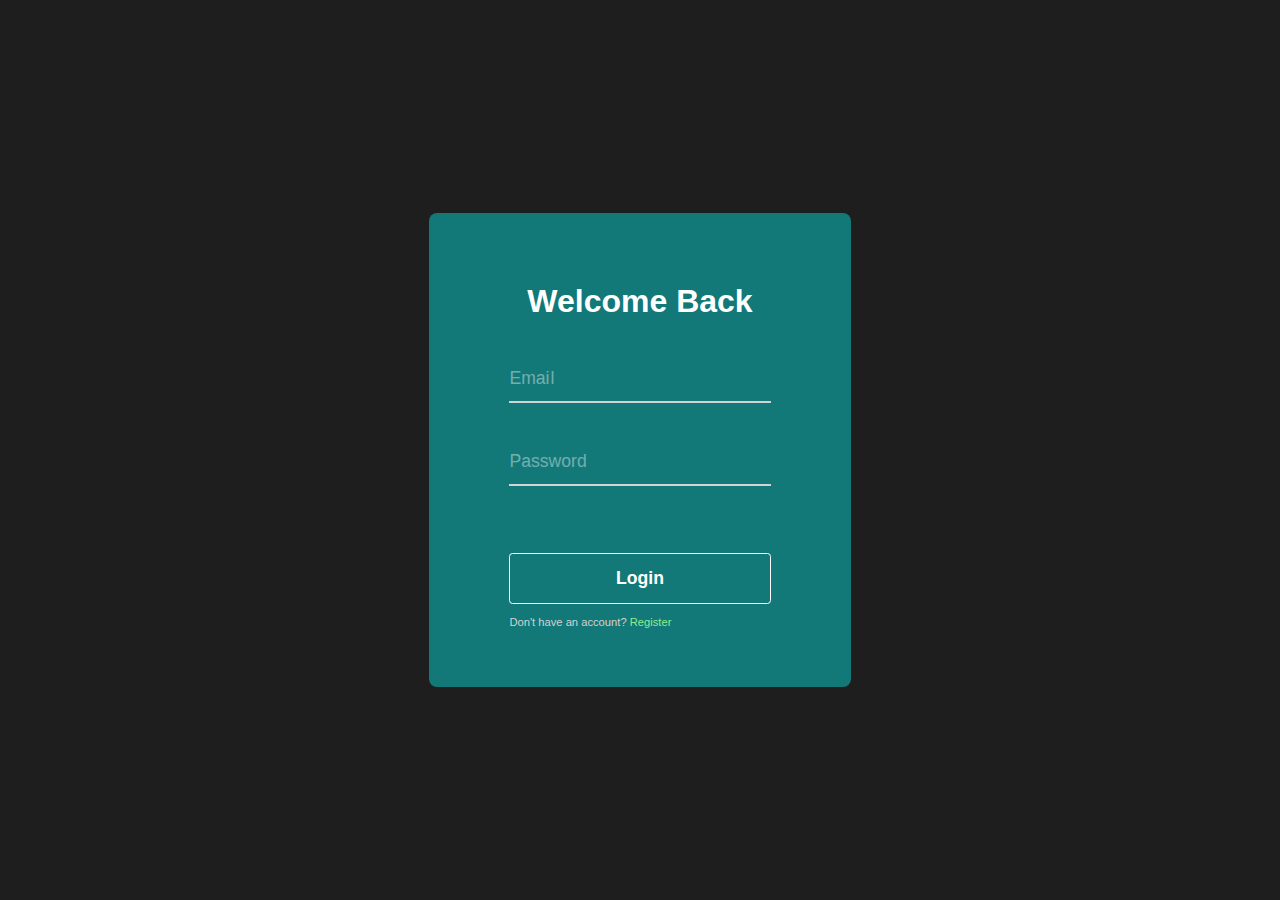
==== form-input/index.html @ 1db92922 "upload draw and form folders, update nav css file." ====
<!DOCTYPE html>
<html lang="en">
  <head>
    <meta charset="UTF-8" />
    <meta http-equiv="X-UA-Compatible" content="IE=edge" />
    <meta name="viewport" content="width=device-width, initial-scale=1.0" />
    <link rel="stylesheet" href="style.css" />
    <script defer src="app.js"></script>
    <title>Animate the form label</title>
  </head>
  <body>
    <div class="container">
      <h1>Welcome Back</h1>
      <form>
        <div class="form__control">
          <input type="email" required />
          <label>Email</label>
        </div>
        <div class="form__control">
          <input type="password" required />
          <label>Password</label>
        </div>

        <button class="submit__btn">Login</button>
        <p class="register__text">
          Don't have an account? <a href="#">Register</a>
        </p>
      </form>
    </div>
  </body>
</html>
---- form-input/style.css ----
* {
  box-sizing: border-box;
}

body {
  font-family: "Segoe UI", Tahoma, Geneva, Verdana, sans-serif;
  background-color: rgb(30, 30, 30);
  color: #fff;
  display: flex;
  flex-direction: column;
  justify-content: center;
  align-items: center;
  margin: 0;
  min-height: 100vh;
  overflow: hidden;
}

.container {
  background-color: rgba(0, 255, 255, 0.4);
  padding: 3em 5em;
  border-radius: 0.5em;
}

.container h1 {
  text-align: center;
  margin-bottom: 1em;
}

.form__control {
  margin-bottom: 2em;
  position: relative;
  max-width: 700px;
}

.form__control input {
  display: block;
  width: 100%;
  background-color: transparent;
  border: none;
  border-bottom: 2px solid lightgray;
  outline: none;
  font-family: inherit;
  color: #fff;
  font-size: 1.1rem;
  padding: 0.8em 1em;
}

.form__control input:focus,
.form__control input:active,
.form__control input:valid {
  border-bottom: 2px solid lightgreen;
  outline: none;
}

.form__control label {
  position: absolute;
  top: 1em;
  left: 0;
}

.form__control label span {
  display: inline-block;
  font-size: 1.1rem;
  min-width: 5px;
  opacity: 0.4;
  transition: 0.3s cubic-bezier(0.68, -0.55, 0.265, 1.55);
}

.form__control input:focus + label span,
.form__control input:valid + label span,
.form__control input:active + label span {
  color: lightgreen;
  transform: translateY(-30px);
  opacity: 1;
}

/* Will be used inside the javascript file to add the same effect if the input has value. */
.text__input {
  color: lightgreen;
  transform: translateY(-30px);
  opacity: 1;
}

.submit__btn {
  cursor: pointer;
  width: 100%;
  display: inline-block;
  padding: 0.8em;
  font-family: inherit;
  font-weight: 600;
  font-size: 1.1rem;
  background-color: transparent;
  outline: none;
  border: 1px solid white;
  border-radius: 0.2em;
  color: white;
  text-transform: capitalize;
  margin-top: 2em;
}

.submit__btn:hover,
.submit__btn:focus {
  background-color: hsla(195, 53%, 79%, 0.5);
}

.submit__btn:active {
  transform: scale(0.98);
}

.register__text {
  font-size: 0.7rem;
  text-align: left;
  color: lightgray;
}

.register__text a {
  color: lightgreen;
  text-decoration: none;
}
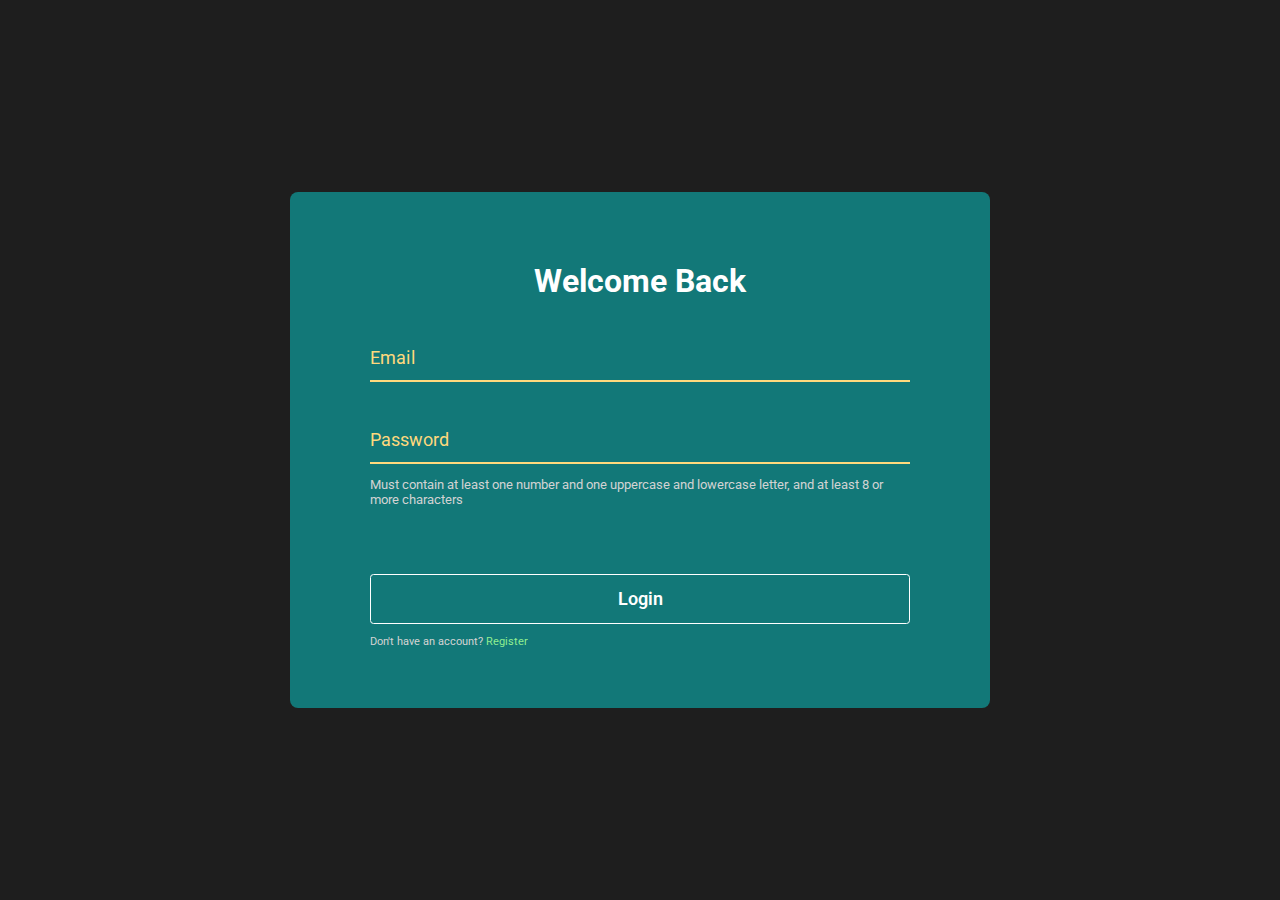
==== commit 2237d64e: "added a form validate for the input section." ====
--- a/form-input/index.html
+++ b/form-input/index.html
@@ -6,6 +6,12 @@
     <meta name="viewport" content="width=device-width, initial-scale=1.0" />
     <link rel="stylesheet" href="style.css" />
     <script defer src="app.js"></script>
+    <link rel="preconnect" href="https://fonts.googleapis.com" />
+    <link rel="preconnect" href="https://fonts.gstatic.com" crossorigin />
+    <link
+      href="https://fonts.googleapis.com/css2?family=Roboto:ital,wght@0,100;0,300;0,400;0,500;0,700;0,900;1,300&display=swap"
+      rel="stylesheet"
+    />
     <title>Animate the form label</title>
   </head>
   <body>
@@ -13,12 +19,26 @@
       <h1>Welcome Back</h1>
       <form>
         <div class="form__control">
-          <input type="email" required />
+          <input
+            type="email"
+            required
+            pattern="^\w+([\.-]?\w+)*@\w+([\.-]?\w+)*(\.\w{2,3})+$"
+            placeholder="email"
+          />
           <label>Email</label>
         </div>
         <div class="form__control">
-          <input type="password" required />
+          <input
+            type="password"
+            required
+            placeholder="password"
+            pattern="(?=.*\d)(?=.*[a-z])(?=.*[A-Z]).{8,}"
+          />
           <label>Password</label>
+          <p>
+            Must contain at least one number and one uppercase and lowercase
+            letter, and at least 8 or more characters
+          </p>
         </div>
 
         <button class="submit__btn">Login</button>
--- a/form-input/style.css
+++ b/form-input/style.css
@@ -1,9 +1,15 @@
+:root {
+  --success: #60d394;
+  --failed: #ee6055;
+  --normal: #ffd97d;
+}
+
 * {
   box-sizing: border-box;
 }
 
 body {
-  font-family: "Segoe UI", Tahoma, Geneva, Verdana, sans-serif;
+  font-family: "Roboto", sans-serif;
   background-color: rgb(30, 30, 30);
   color: #fff;
   display: flex;
@@ -12,13 +18,21 @@
   align-items: center;
   margin: 0;
   min-height: 100vh;
-  overflow: hidden;
+  overflow-x: hidden;
 }
 
 .container {
   background-color: rgba(0, 255, 255, 0.4);
   padding: 3em 5em;
   border-radius: 0.5em;
+  max-width: 700px;
+}
+
+@media screen and (max-width: 767px) {
+  .container {
+    padding: 2em;
+    margin: 2em;
+  }
 }
 
 .container h1 {
@@ -29,7 +43,11 @@
 .form__control {
   margin-bottom: 2em;
   position: relative;
-  max-width: 700px;
+}
+
+.form__control p {
+  font-size: 0.8rem;
+  color: lightgray;
 }
 
 .form__control input {
@@ -45,17 +63,40 @@
   padding: 0.8em 1em;
 }
 
+.form__control input::placeholder {
+  color: transparent;
+}
+
+.form__control input:invalid {
+  border-bottom: 2px solid var(--failed);
+  outline: none;
+  animation: shaker 1s 1 linear alternate;
+}
+
 .form__control input:focus,
-.form__control input:active,
+.form__control input:active {
+  border-bottom: 2px solid var(--normal);
+  outline: none;
+  animation: none;
+}
+
 .form__control input:valid {
-  border-bottom: 2px solid lightgreen;
+  border-bottom: 2px solid var(--success);
   outline: none;
+  animation: none;
+}
+
+.form__control input:placeholder-shown {
+  border-bottom: 2px solid var(--normal);
+  outline: none;
+  animation: none;
 }
 
 .form__control label {
   position: absolute;
   top: 1em;
   left: 0;
+  pointer-events: none;
 }
 
 .form__control label span {
@@ -66,11 +107,28 @@
   transition: 0.3s cubic-bezier(0.68, -0.55, 0.265, 1.55);
 }
 
+.form__control input:invalid + label span {
+  color: var(--failed);
+  transform: translateY(-30px);
+  opacity: 1;
+}
+
 .form__control input:focus + label span,
-.form__control input:valid + label span,
 .form__control input:active + label span {
-  color: lightgreen;
+  color: var(--normal);
   transform: translateY(-30px);
+  opacity: 1;
+}
+
+.form__control input:valid + label span {
+  color: var(--success);
+  transform: translateY(-30px);
+  opacity: 1;
+}
+
+.form__control input:placeholder-shown:not(:focus) + label span {
+  color: var(--normal);
+  transform: translateY(0);
   opacity: 1;
 }
 
@@ -117,3 +175,23 @@
   color: lightgreen;
   text-decoration: none;
 }
+
+@keyframes shaker {
+  0%,
+  100% {
+    transform: translateX(0px);
+  }
+  20%,
+  40%,
+  60%,
+  80% {
+    transform: translateX(-4px);
+  }
+  10%,
+  30%,
+  50%,
+  70%,
+  90% {
+    transform: translateX(4px);
+  }
+}
